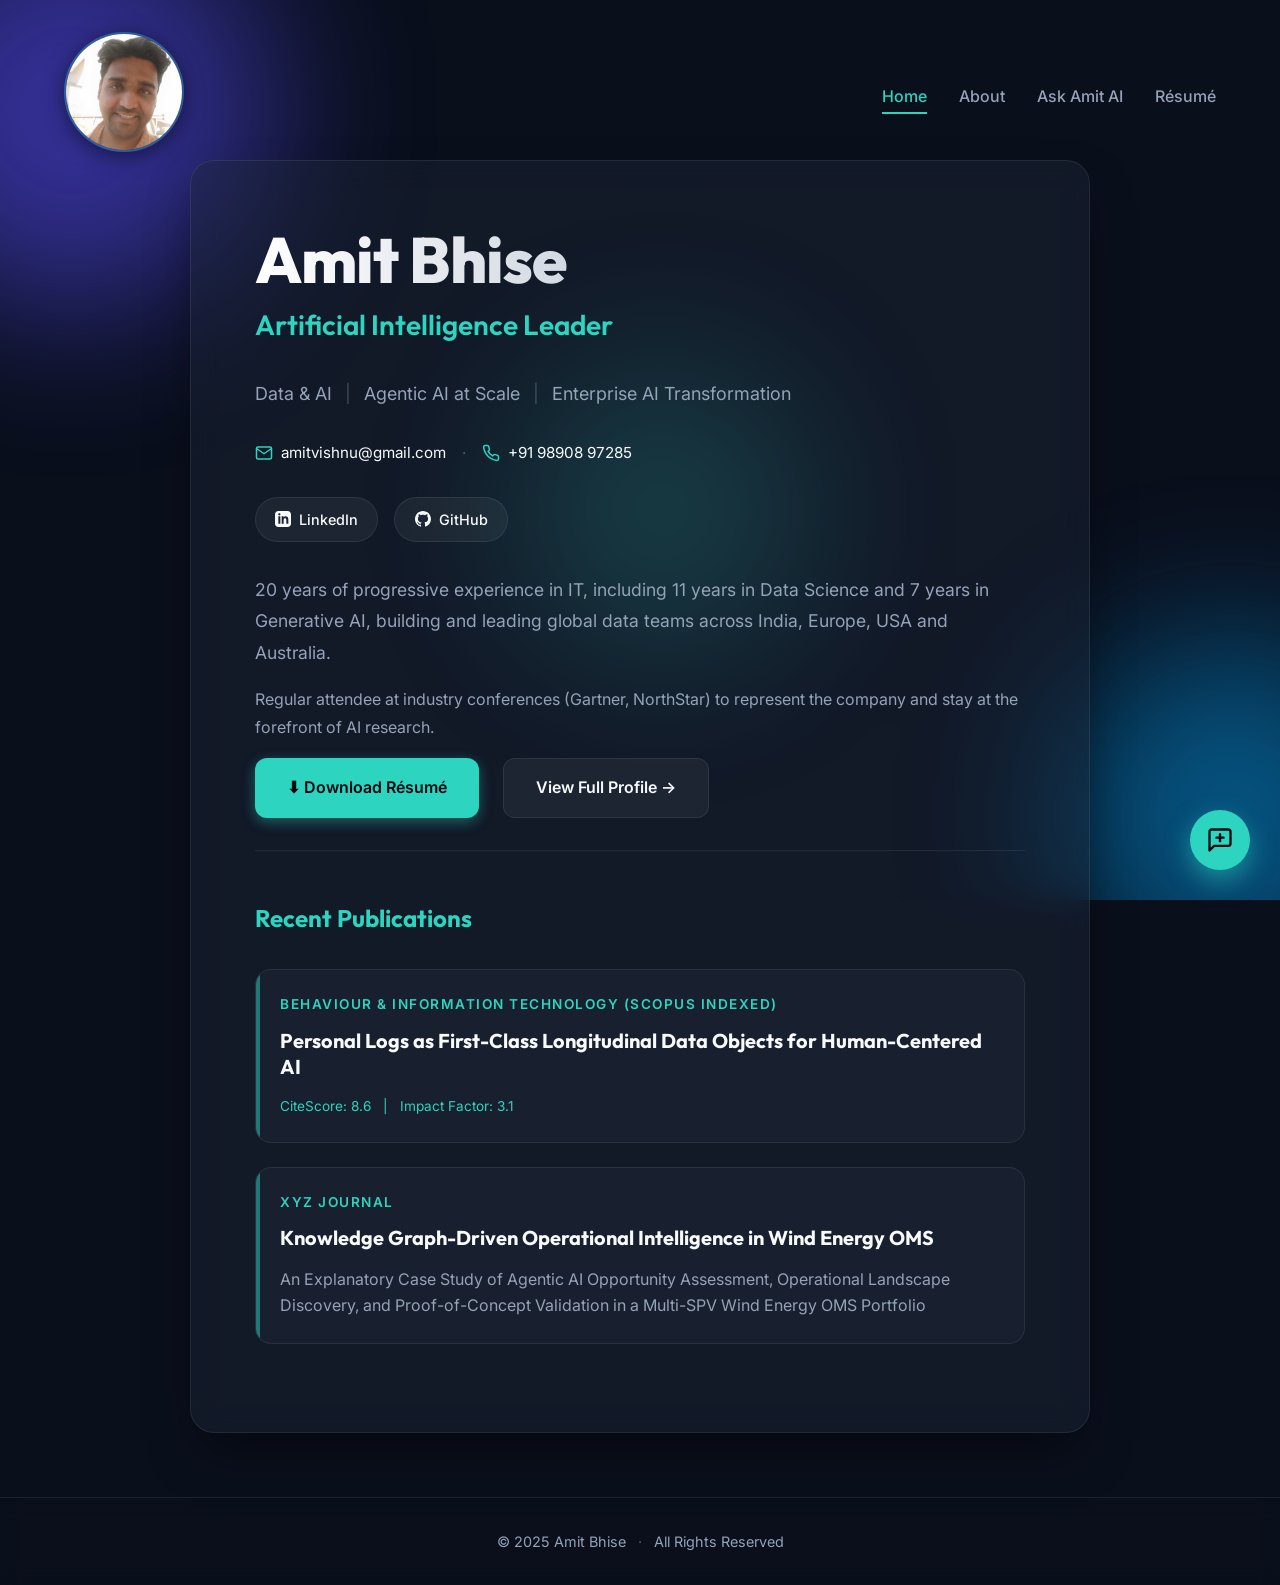
==== web/index.html @ 851e6092 "Initial commit for Profile_Job with DBA update" ====
<!DOCTYPE html>
<html lang="en">

<head>
    <meta charset="UTF-8">
    <meta name="viewport" content="width=device-width, initial-scale=1.0">
    <title>Amit Bhise | Artificial Intelligence Leader</title>
    <meta name="description"
        content="Profile of Amit Bhise, AI Leader and Technologist specializing in Enterprise AI, Knowledge Graphs, and Agentic AI at Scale. Expert in leading data-driven transformations.">
    <link rel="preconnect" href="https://fonts.googleapis.com">
    <link rel="preconnect" href="https://fonts.gstatic.com" crossorigin>
    <link
        href="https://fonts.googleapis.com/css2?family=Inter:wght@300;400;500;600&family=Outfit:wght@400;600;800&display=swap"
        rel="stylesheet">
    <link rel="stylesheet" href="style.css?v=2">
    <link rel="icon" href="profile.jpg" type="image/jpeg">
    <link rel="shortcut icon" href="profile.jpg" type="image/jpeg">
</head>

<body>
    <div class="blob-cont">
        <div class="blob blob1"></div>
        <div class="blob blob2"></div>
        <div class="blob blob3"></div>
    </div>

    <nav class="navbar">
        <div class="nav-brand">
            <img src="profile.jpg" alt="Amit Bhise">
        </div>
        <div class="nav-links">
            <a href="index.html" class="nav-link active">Home</a>
            <a href="about.html" class="nav-link">About</a>
            <a href="chat.html" class="nav-link">Ask Amit AI</a>
            <a href="../documents/resume.pdf" class="nav-link" target="_blank">Résumé</a>
        </div>
    </nav>

    <main class="container">
        <section class="glass-card hero-section">
            <div class="hero-content">
                <div class="header-titles">
                    <h1 class="name animate-up">Amit Bhise</h1>
                    <h2 class="role animate-up delay-1">Artificial Intelligence Leader</h2>
                </div>
                <p class="tagline animate-up delay-2">
                    Data & AI <span class="divider">|</span> Agentic AI at Scale <span class="divider">|</span> Enterprise AI
                    Transformation
                </p>

                <div class="contact-info animate-up delay-3">
                    <a href="mailto:amitvishnu@gmail.com" class="contact-link">
                        <svg viewBox="0 0 24 24" fill="none" stroke="currentColor" stroke-width="2"
                            stroke-linecap="round" stroke-linejoin="round">
                            <path d="M4 4h16c1.1 0 2 .9 2 2v12c0 1.1-.9 2-2 2H4c-1.1 0-2-.9-2-2V6c0-1.1.9-2 2-2z">
                            </path>
                            <polyline points="22,6 12,13 2,6"></polyline>
                        </svg>
                        amitvishnu@gmail.com
                    </a>
                    <span class="dot">·</span>
                    <a href="tel:+919890897285" class="contact-link">
                        <svg viewBox="0 0 24 24" fill="none" stroke="currentColor" stroke-width="2"
                            stroke-linecap="round" stroke-linejoin="round">
                            <path
                                d="M22 16.92v3a2 2 0 0 1-2.18 2 19.79 19.79 0 0 1-8.63-3.07 19.5 19.5 0 0 1-6-6 19.79 19.79 0 0 1-3.07-8.67A2 2 0 0 1 4.11 2h3a2 2 0 0 1 2 1.72 12.84 12.84 0 0 0 .7 2.81 2 2 0 0 1-.45 2.11L8.09 9.91a16 16 0 0 0 6 6l1.27-1.27a2 2 0 0 1 2.11-.45 12.84 12.84 0 0 0 2.81.7A2 2 0 0 1 22 16.92z">
                            </path>
                        </svg>
                        +91 98908 97285
                    </a>
                </div>

                <div class="social-links animate-up delay-4">
                    <a href="https://www.linkedin.com/in/amit-bhise-8bb4a715" class="social-btn">
                        <svg viewBox="0 0 24 24" fill="currentColor">
                            <path
                                d="M19 0h-14c-2.761 0-5 2.239-5 5v14c0 2.761 2.239 5 5 5h14c2.762 0 5-2.239 5-5v-14c0-2.761-2.238-5-5-5zm-11 19h-3v-11h3v11zm-1.5-12.268c-.966 0-1.75-.79-1.75-1.764s.784-1.764 1.75-1.764 1.75.79 1.75 1.764-.783 1.764-1.75 1.764zm13.5 12.268h-3v-5.604c0-3.368-4-3.113-4 0v5.604h-3v-11h3v1.765c1.396-2.586 7-2.777 7 2.476v6.759z" />
                        </svg>
                        LinkedIn
                    </a>
                    <a href="https://github.com/amitbhi" class="social-btn">
                        <svg viewBox="0 0 24 24" fill="currentColor">
                            <path
                                d="M12 0c-6.626 0-12 5.373-12 12 0 5.302 3.438 9.8 8.207 11.387.599.111.793-.261.793-.577v-2.234c-3.338.726-4.033-1.416-4.033-1.416-.546-1.387-1.333-1.756-1.333-1.756-1.089-.745.083-.729.083-.729 1.205.084 1.839 1.237 1.839 1.237 1.07 1.834 2.807 1.304 3.492.997.107-.775.418-1.305.762-1.604-2.665-.305-5.467-1.334-5.467-5.931 0-1.311.469-2.381 1.236-3.221-.124-.303-.535-1.524.117-3.176 0 0 1.008-.322 3.301 1.23.957-.266 1.983-.399 3.003-.404 1.02.005 2.047.138 3.006.404 2.291-1.552 3.297-1.23 3.297-1.23.653 1.653.242 2.874.118 3.176.77.84 1.235 1.911 1.235 3.221 0 4.609-2.807 5.624-5.479 5.921.43.372.823 1.102.823 2.222v3.293c0 .319.192.694.801.576 4.765-1.589 8.199-6.086 8.199-11.386 0-6.627-5.373-12-12-12z" />
                        </svg>
                        GitHub
                    </a>
                </div>

                <div class="bio-section animate-up delay-5">
                    <p>
                        20 years of progressive experience in IT, including 11 years in Data Science and 7 years in
                        Generative AI, building and leading global data teams across India, Europe, USA and Australia.
                    </p>
                    <p style="margin-top: 1rem; font-size: 1rem;">
                        Regular attendee at industry conferences (Gartner, NorthStar) to represent the company and stay
                        at the forefront of AI research.
                    </p>

                    <div class="action-buttons animate-up delay-6">
                        <a href="../documents/resume.pdf" class="btn btn-primary" target="_blank">
                            ⬇ Download Résumé
                        </a>
                        <a href="about.html" class="btn btn-secondary">
                            View Full Profile →
                        </a>
                    </div>
                </div>

                <!-- Research & Publications Section -->
                <div class="research-preview animate-up delay-7">
                    <h3
                        style="font-family: 'Outfit', sans-serif; color: var(--accent); margin-bottom: 2rem; font-size: 1.5rem;">
                        Recent Publications</h3>
                    <div class="pub-card">
                        <span class="pub-journal">Behaviour & Information Technology (Scopus Indexed)</span>
                        <h4 class="pub-title">Personal Logs as First-Class Longitudinal Data Objects for Human-Centered
                            AI</h4>
                        <div style="margin-top: 0.5rem; font-size: 0.85rem; color: var(--accent);">
                            <span>CiteScore: 8.6</span> <span style="margin: 0 0.5rem;">|</span> <span>Impact Factor:
                                3.1</span>
                        </div>
                    </div>
                    <div class="pub-card">
                        <span class="pub-journal">XYz Journal</span>
                        <h4 class="pub-title">Knowledge Graph-Driven Operational Intelligence in Wind Energy OMS</h4>
                        <p class="pub-abstract">An Explanatory Case Study of Agentic AI Opportunity Assessment,
                            Operational Landscape Discovery, and Proof-of-Concept Validation in a Multi-SPV Wind Energy
                            OMS Portfolio</p>
                    </div>
                </div>
        </section>
    </main>

    <a href="chat.html" class="chat-widget-btn" title="Ask Amit AI Assistant">
        <svg width="28" height="28" viewBox="0 0 24 24" fill="none" stroke="currentColor" stroke-width="2"
            stroke-linecap="round" stroke-linejoin="round">
            <path d="M21 15a2 2 0 0 1-2 2H7l-4 4V5a2 2 0 0 1 2-2h14a2 2 0 0 1 2 2z"></path>
            <line x1="9" y1="10" x2="15" y2="10"></line>
            <line x1="12" y1="7" x2="12" y2="13"></line>
        </svg>
    </a>

    <footer class="footer">
        <div class="footer-content">
            <span>© 2025 Amit Bhise</span>
            <span class="dot">·</span>
            <span>All Rights Reserved</span>
        </div>
    </footer>

    <script src="script.js"></script>
</body>

</html>
---- web/style.css ----
:root {
    --bg-dark: #0a0f1c;
    --bg-darker: #05080f;
    --accent: #2dd4bf;
    /* Teal */
    --accent-hover: #14b8a6;
    --text-primary: #f8fafc;
    --text-secondary: #94a3b8;
    --card-bg: rgba(30, 41, 59, 0.4);
    --border-glass: rgba(255, 255, 255, 0.08);
    --neural-pulse: rgba(45, 212, 191, 0.2);
}

* {
    margin: 0;
    padding: 0;
    box-sizing: border-box;
}

body {
    font-family: 'Inter', sans-serif;
    background: var(--bg-dark);
    color: var(--text-primary);
    min-height: 100vh;
    display: flex;
    flex-direction: column;
    overflow-x: hidden;
    position: relative;
    line-height: 1.6;
}

/* Background Animated Blobs */
.blob-cont {
    position: fixed;
    top: 0;
    left: 0;
    width: 100vw;
    height: 100vh;
    z-index: -1;
    overflow: hidden;
    pointer-events: none;
}

.blob {
    position: absolute;
    filter: blur(80px);
    opacity: 0.6;
    border-radius: 50%;
    animation: drift 15s infinite alternate ease-in-out;
}

.blob1 {
    width: 400px;
    height: 400px;
    background: #4f46e5;
    /* Indigo */
    top: -10%;
    left: -10%;
}

.blob2 {
    width: 350px;
    height: 350px;
    background: #0284c7;
    /* Sky blue */
    bottom: -10%;
    right: -10%;
    animation-delay: -5s;
}

.blob3 {
    width: 300px;
    height: 300px;
    background: var(--accent);
    /* Teal */
    top: 40%;
    left: 40%;
    opacity: 0.3;
    animation-delay: -10s;
}

@keyframes drift {
    0% {
        transform: translate(0, 0) scale(1);
    }

    100% {
        transform: translate(100px, 50px) scale(1.1);
    }
}

/* Navigation */
.navbar {
    display: flex;
    justify-content: space-between;
    align-items: center;
    padding: 2rem 5%;
    width: 100%;
    position: absolute;
    /* Overlays the content */
    top: 0;
    left: 0;
    z-index: 100;
}

.nav-brand {
    font-family: 'Outfit', sans-serif;
    font-size: 1.5rem;
    font-weight: 800;
    color: var(--text-primary);
    letter-spacing: -px;
    order: 1 !important;
}

/* Navbar profile image specifically */
.navbar img {
    width: 120px;
    height: 120px;
    border-radius: 50%;
    object-fit: cover;
    box-shadow: 0 4px 20px rgba(0, 0, 0, 0.5);
    border: 2px solid rgba(45, 212, 191, 0.3);
    transition: all 0.3s ease;
}

.navbar img:hover {
    transform: scale(1.05);
    border-color: var(--accent);
}

.nav-links {
    display: flex;
    gap: 2rem;
    order: 2 !important;
}

.nav-link {
    color: var(--text-secondary);
    text-decoration: none;
    font-weight: 500;
    transition: all 0.3s ease;
    position: relative;
}

.nav-link:hover,
.nav-link.active {
    color: var(--accent);
}

.nav-link::after {
    content: '';
    position: absolute;
    width: 0;
    height: 2px;
    bottom: -4px;
    left: 0;
    background-color: var(--accent);
    transition: width 0.3s ease;
}

.nav-link:hover::after,
.nav-link.active::after {
    width: 100%;
}

/* Main Container */
.container {
    flex: 1;
    display: flex;
    justify-content: center;
    align-items: center;
    padding: 10rem 1rem 4rem 1rem;
    /* Added top padding for floating nav */
}

/* Glass Card */
.glass-card {
    background: var(--card-bg);
    backdrop-filter: blur(16px);
    -webkit-backdrop-filter: blur(16px);
    border: 1px solid var(--border-glass);
    border-radius: 24px;
    padding: 4rem;
    max-width: 900px;
    width: 100%;
    box-shadow: 0 25px 50px -12px rgba(0, 0, 0, 0.5);
    transition: transform 0.3s ease, box-shadow 0.3s ease;
}

.glass-card:hover {
    transform: translateY(-5px);
    box-shadow: 0 30px 60px -12px rgba(0, 0, 0, 0.6), 0 0 40px rgba(45, 212, 191, 0.1);
}

.hero-content {
    display: flex;
    flex-direction: column;
    gap: 2rem;
}

/* Header Titles */
.header-titles {
    display: flex;
    flex-direction: column;
    gap: 0.5rem;
}

.name {
    font-family: 'Outfit', sans-serif;
    font-size: 4rem;
    font-weight: 800;
    line-height: 1.1;
    background: linear-gradient(to right, #ffffff, #94a3b8);
    -webkit-background-clip: text;
    background-clip: text;
    -webkit-text-fill-color: transparent;
    letter-spacing: -1px;
}

.role {
    font-family: 'Outfit', sans-serif;
    font-size: 1.75rem;
    color: var(--accent);
    font-weight: 600;
}

/* Tagline */
.tagline {
    font-size: 1.125rem;
    color: var(--text-secondary);
    font-weight: 400;
    max-width: 800px;
}

.divider {
    color: rgba(255, 255, 255, 0.2);
    margin: 0 0.5rem;
}

/* Contact Info */
.contact-info {
    display: flex;
    flex-wrap: wrap;
    align-items: center;
    gap: 1rem;
    font-size: 0.95rem;
}

.contact-link {
    display: inline-flex;
    align-items: center;
    gap: 0.5rem;
    color: var(--text-primary);
    text-decoration: none;
    transition: color 0.3s ease;
}

.contact-link svg {
    width: 18px;
    height: 18px;
    color: var(--accent);
}

.contact-link:hover {
    color: var(--accent);
}

.dot {
    color: rgba(255, 255, 255, 0.3);
}

/* Social Links */
.social-links {
    display: flex;
    gap: 1rem;
}

.social-btn {
    display: inline-flex;
    align-items: center;
    gap: 0.5rem;
    background: rgba(255, 255, 255, 0.05);
    border: 1px solid var(--border-glass);
    padding: 0.6rem 1.2rem;
    border-radius: 50px;
    color: var(--text-primary);
    text-decoration: none;
    font-size: 0.9rem;
    font-weight: 500;
    transition: all 0.3s ease;
}

.social-btn svg {
    width: 16px;
    height: 16px;
}

.social-btn:hover {
    background: rgba(255, 255, 255, 0.1);
    transform: translateY(-2px);
    border-color: var(--accent);
}

/* Bio Section */
.bio-section p {
    font-size: 1.1rem;
    color: var(--text-secondary);
    line-height: 1.8;
}

/* Action Buttons */
.action-buttons {
    display: flex;
    gap: 1.5rem;
    margin-top: 1rem;
}

.btn {
    display: inline-flex;
    align-items: center;
    justify-content: center;
    padding: 1rem 2rem;
    border-radius: 12px;
    font-weight: 600;
    text-decoration: none;
    transition: all 0.3s ease;
    font-size: 1rem;
}

.btn-primary {
    background: var(--accent);
    color: var(--bg-darker);
    box-shadow: 0 4px 14px rgba(45, 212, 191, 0.4);
}

.btn-primary:hover {
    background: var(--accent-hover);
    transform: translateY(-2px);
    box-shadow: 0 6px 20px rgba(45, 212, 191, 0.6);
}

.btn-secondary {
    background: rgba(255, 255, 255, 0.05);
    color: var(--text-primary);
    border: 1px solid var(--border-glass);
}

.btn-secondary:hover {
    background: rgba(255, 255, 255, 0.1);
    transform: translateY(-2px);
}

/* Footer */
.footer {
    padding: 2rem;
    text-align: center;
    border-top: 1px solid var(--border-glass);
    background: rgba(10, 15, 28, 0.4);
    backdrop-filter: blur(10px);
}

.footer-content {
    display: flex;
    justify-content: center;
    align-items: center;
    gap: 0.75rem;
    flex-wrap: wrap;
    font-size: 0.9rem;
    color: var(--text-secondary);
}

.highlight {
    color: var(--accent);
    font-weight: 500;
    position: relative;
}

.highlight::after {
    content: '';
    position: absolute;
    bottom: -2px;
    left: 0;
    width: 100%;
    height: 1px;
    background: var(--accent);
    opacity: 0.5;
}

/* Chat Widget Button globally */
.chat-widget-btn {
    position: fixed;
    bottom: 30px;
    right: 30px;
    width: 60px;
    height: 60px;
    background: var(--accent);
    border-radius: 50%;
    display: flex;
    justify-content: center;
    align-items: center;
    box-shadow: 0 10px 25px rgba(45, 212, 191, 0.5);
    cursor: pointer;
    z-index: 1000;
    transition: all 0.3s cubic-bezier(0.175, 0.885, 0.32, 1.275);
    text-decoration: none;
    color: var(--bg-darker);
}

.chat-widget-btn:hover {
    transform: scale(1.1);
}

/* Animations */
.animate-up {
    opacity: 0;
    transform: translateY(20px);
    animation: fadeUp 0.8s cubic-bezier(0.16, 1, 0.3, 1) forwards;
}

.delay-1 {
    animation-delay: 0.1s;
}

.delay-2 {
    animation-delay: 0.2s;
}

.delay-3 {
    animation-delay: 0.3s;
}

.delay-4 {
    animation-delay: 0.4s;
}

.delay-5 {
    animation-delay: 0.5s;
}

.delay-6 {
    animation-delay: 0.6s;
}

@keyframes fadeUp {
    to {
        opacity: 1;
        transform: translateY(0);
    }
}

/* Publications & Research */
.publications-section {
    margin-top: 4rem;
}

.pub-card {
    background: rgba(255, 255, 255, 0.03);
    border: 1px solid var(--border-glass);
    border-radius: 16px;
    padding: 2rem;
    margin-bottom: 2rem;
    transition: all 0.3s ease;
    position: relative;
    overflow: hidden;
}

.pub-card::before {
    content: '';
    position: absolute;
    top: 0;
    left: 0;
    width: 4px;
    height: 100%;
    background: var(--accent);
    opacity: 0.5;
}

.pub-card:hover {
    background: rgba(255, 255, 255, 0.06);
    transform: translateX(10px);
    border-color: rgba(45, 212, 191, 0.3);
}

.pub-card:hover::before {
    opacity: 1;
}

.pub-journal {
    color: var(--accent);
    font-size: 0.85rem;
    font-weight: 600;
    text-transform: uppercase;
    letter-spacing: 1.5px;
    display: block;
    margin-bottom: 0.75rem;
}

.pub-title {
    font-family: 'Outfit', sans-serif;
    font-size: 1.5rem;
    color: var(--text-primary);
    line-height: 1.3;
    margin-bottom: 1rem;
}

.pub-abstract {
    color: var(--text-secondary);
    font-size: 1rem;
    line-height: 1.6;
}

.research-preview {
    border-top: 1px solid var(--border-glass);
    padding-top: 3rem;
}

.research-preview .pub-card {
    padding: 1.5rem;
    margin-bottom: 1.5rem;
}

.research-preview .pub-title {
    font-size: 1.25rem;
}

@media (max-width: 768px) {
    .pub-card:hover {
        transform: none;
    }

    .pub-title {
        font-size: 1.25rem;
    }
}

/* Neural Agent Specific Styles */
.neural-overlay {
    position: absolute;
    top: 0;
    left: 0;
    width: 100%;
    height: 100%;
    pointer-events: none;
    z-index: 1;
    overflow: hidden;
    opacity: 0.15;
    background: 
        radial-gradient(circle at 50% 50%, var(--neural-pulse) 0%, transparent 70%),
        linear-gradient(rgba(45, 212, 191, 0.05) 1px, transparent 1px),
        linear-gradient(90deg, rgba(45, 212, 191, 0.05) 1px, transparent 1px);
    background-size: 100% 100%, 30px 30px, 30px 30px;
}

.thinking-text {
    font-family: 'Outfit', sans-serif;
    font-size: 0.75rem;
    color: var(--accent);
    text-transform: uppercase;
    letter-spacing: 2px;
    margin-bottom: 0.5rem;
    display: flex;
    align-items: center;
    gap: 0.5rem;
}

.thinking-text::after {
    content: '';
    width: 10px;
    height: 10px;
    background: var(--accent);
    border-radius: 50%;
    display: inline-block;
    animation: pulse-neural 1.5s infinite;
}

@keyframes pulse-neural {
    0% { transform: scale(1); opacity: 1; box-shadow: 0 0 0 0 var(--neural-pulse); }
    70% { transform: scale(1.2); opacity: 0.5; box-shadow: 0 0 0 10px transparent; }
    100% { transform: scale(1); opacity: 1; box-shadow: 0 0 0 0 transparent; }
}

.chat-neural-container {
    display: grid;
    grid-template-columns: 1fr 300px;
    gap: 2rem;
    width: 100%;
    height: 75vh;
}

@media (max-width: 1024px) {
    .chat-neural-container {
        grid-template-columns: 1fr;
    }
    .neural-sidebar {
        display: none;
    }
}

.neural-sidebar {
    background: rgba(10, 15, 28, 0.4);
    border: 1px solid var(--border-glass);
    border-radius: 20px;
    padding: 1.5rem;
    display: flex;
    flex-direction: column;
    gap: 1.5rem;
}

.node-list {
    display: flex;
    flex-direction: column;
    gap: 0.75rem;
}

.node-item {
    padding: 0.75rem;
    background: rgba(255, 255, 255, 0.03);
    border-radius: 12px;
    border: 1px solid transparent;
    transition: all 0.3s ease;
    cursor: default;
}

.node-item.active {
    border-color: var(--accent);
    background: rgba(45, 212, 191, 0.05);
    transform: translateX(5px);
}

.node-title {
    font-size: 0.8rem;
    font-weight: 600;
    color: var(--accent);
    margin-bottom: 0.25rem;
    display: block;
}

.node-val {
    font-size: 0.85rem;
    color: var(--text-secondary);
}

.scan-line {
    position: absolute;
    width: 100%;
    height: 2px;
    background: linear-gradient(90deg, transparent, var(--accent), transparent);
    top: 0;
    left: 0;
    opacity: 0.5;
    animation: scan 4s linear infinite;
    pointer-events: none;
    z-index: 2;
}

@keyframes scan {
    0% { top: -10%; }
    100% { top: 110%; }
}
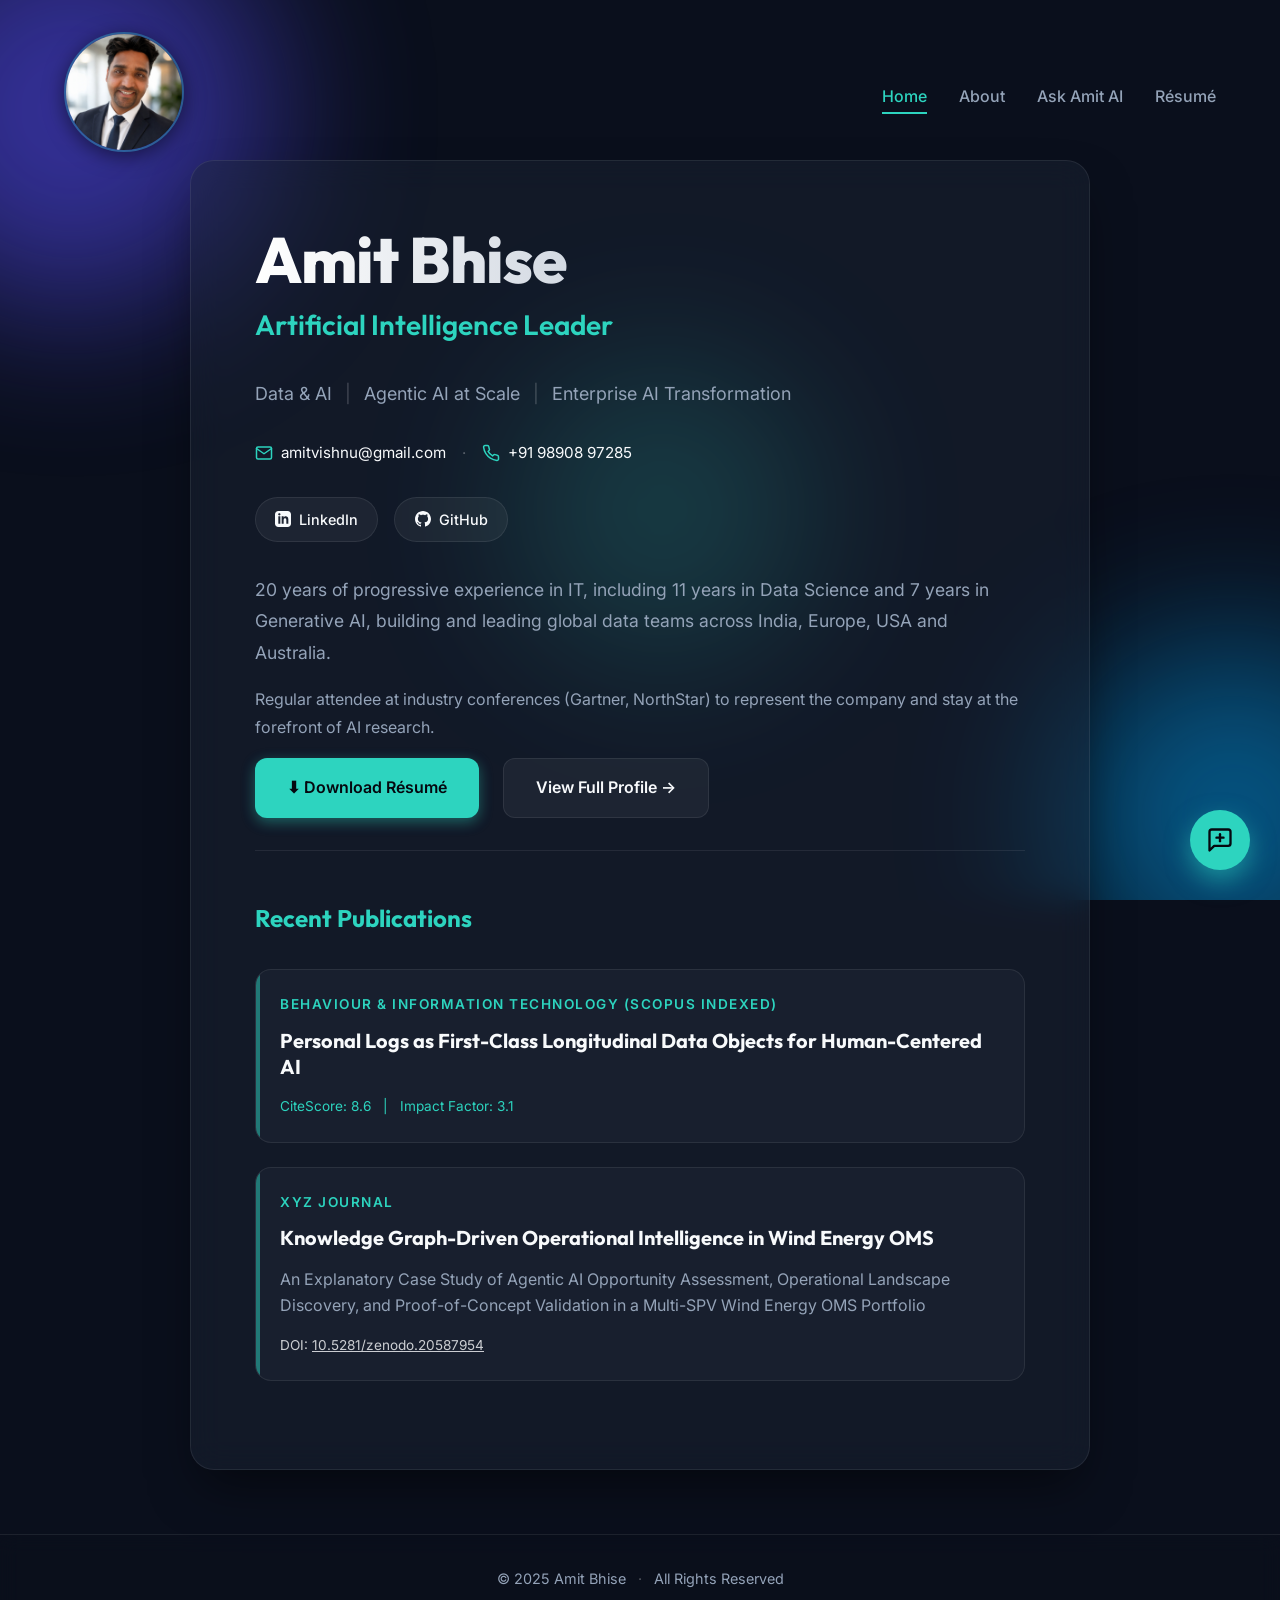
==== commit e705152a: "Add DOIs to index.html" ====
--- a/web/index.html
+++ b/web/index.html
@@ -127,6 +127,7 @@
                         <p class="pub-abstract">An Explanatory Case Study of Agentic AI Opportunity Assessment,
                             Operational Landscape Discovery, and Proof-of-Concept Validation in a Multi-SPV Wind Energy
                             OMS Portfolio</p>
+                        <div style="margin-top: 1rem; opacity: 0.8; font-size: 0.85rem;">DOI: <a href="https://doi.org/10.5281/zenodo.20587954" target="_blank" style="color: inherit; text-decoration: underline;">10.5281/zenodo.20587954</a></div>
                     </div>
                 </div>
         </section>
--- a/web/style.css
+++ b/web/style.css
@@ -530,6 +530,12 @@
 
     .pub-title {
         font-size: 1.25rem;
+    }
+
+    .navbar img {
+        opacity: 0.15;
+        pointer-events: none;
+        z-index: -1;
     }
 }
 
@@ -656,4 +662,34 @@
 @keyframes scan {
     0% { top: -10%; }
     100% { top: 110%; }
-}+}
+/* Inline Document Links */
+.inline-doc-link {
+    font-size: 0.75rem;
+    color: var(--accent);
+    text-decoration: none;
+    border: 1px solid rgba(15, 118, 110, 0.3);
+    padding: 0.15rem 0.5rem;
+    border-radius: 4px;
+    margin-left: 0.4rem;
+    display: inline-flex;
+    align-items: center;
+    gap: 0.2rem;
+    background: rgba(15, 118, 110, 0.05);
+    transition: all 0.2s ease;
+    vertical-align: middle;
+    font-weight: 500;
+}
+
+.inline-doc-link:hover {
+    background: var(--accent);
+    color: #ffffff !important;
+    border-color: var(--accent);
+    text-decoration: none;
+    box-shadow: 0 2px 6px rgba(15, 118, 110, 0.2);
+}
+
+.inline-doc-link::before {
+    content: "📄";
+    font-size: 0.7rem;
+}
